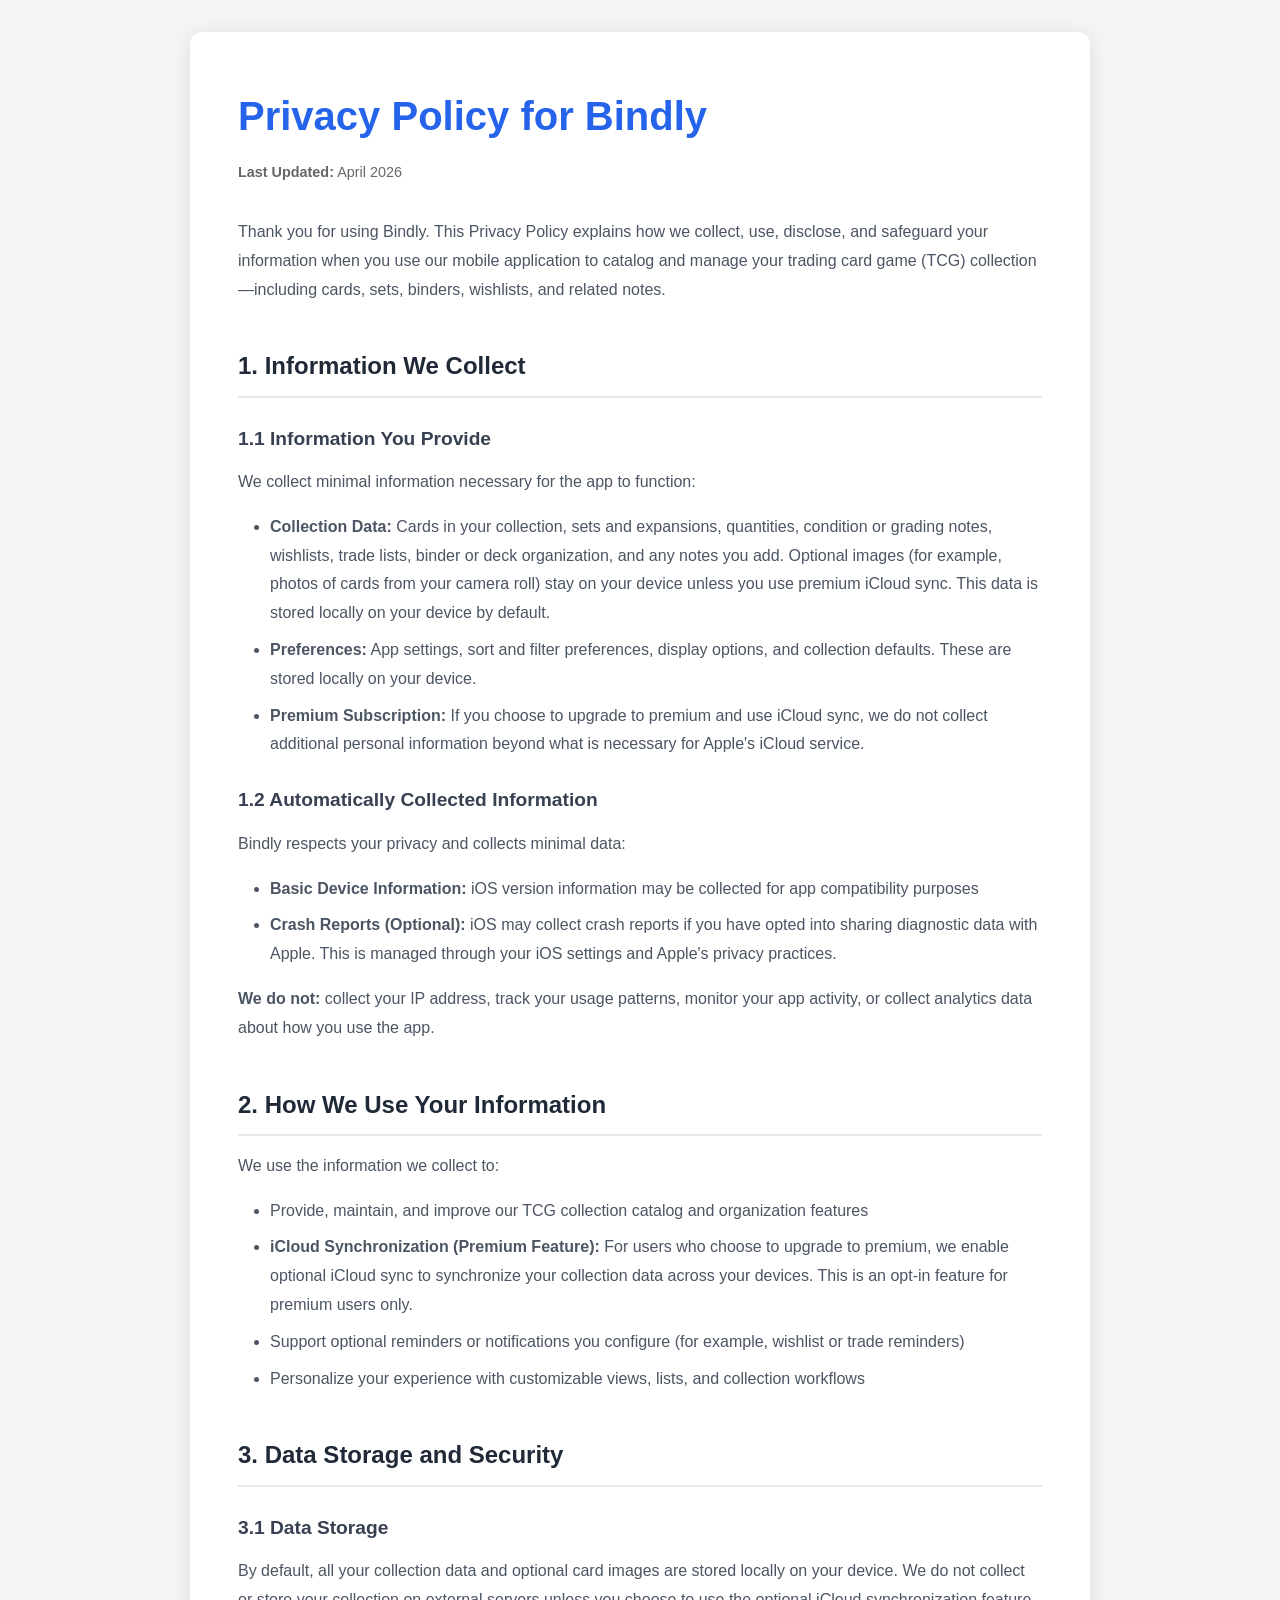
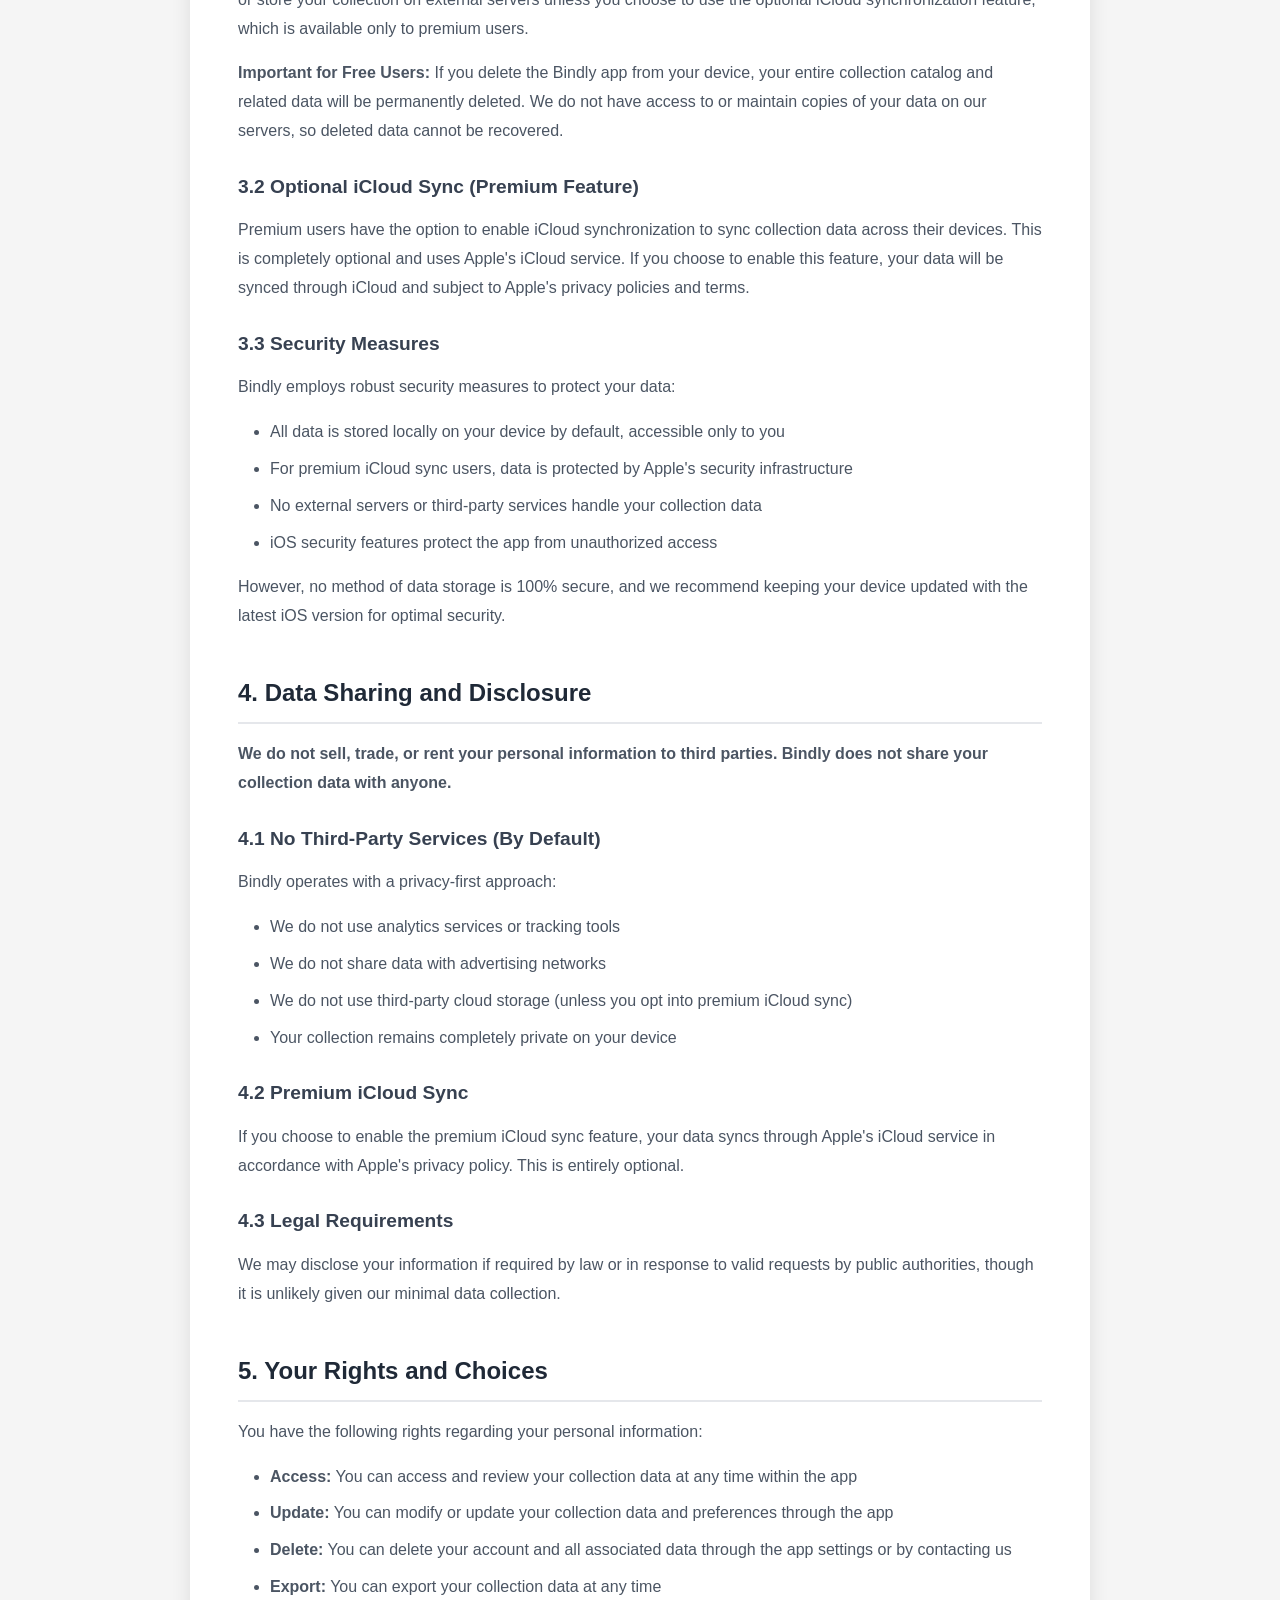
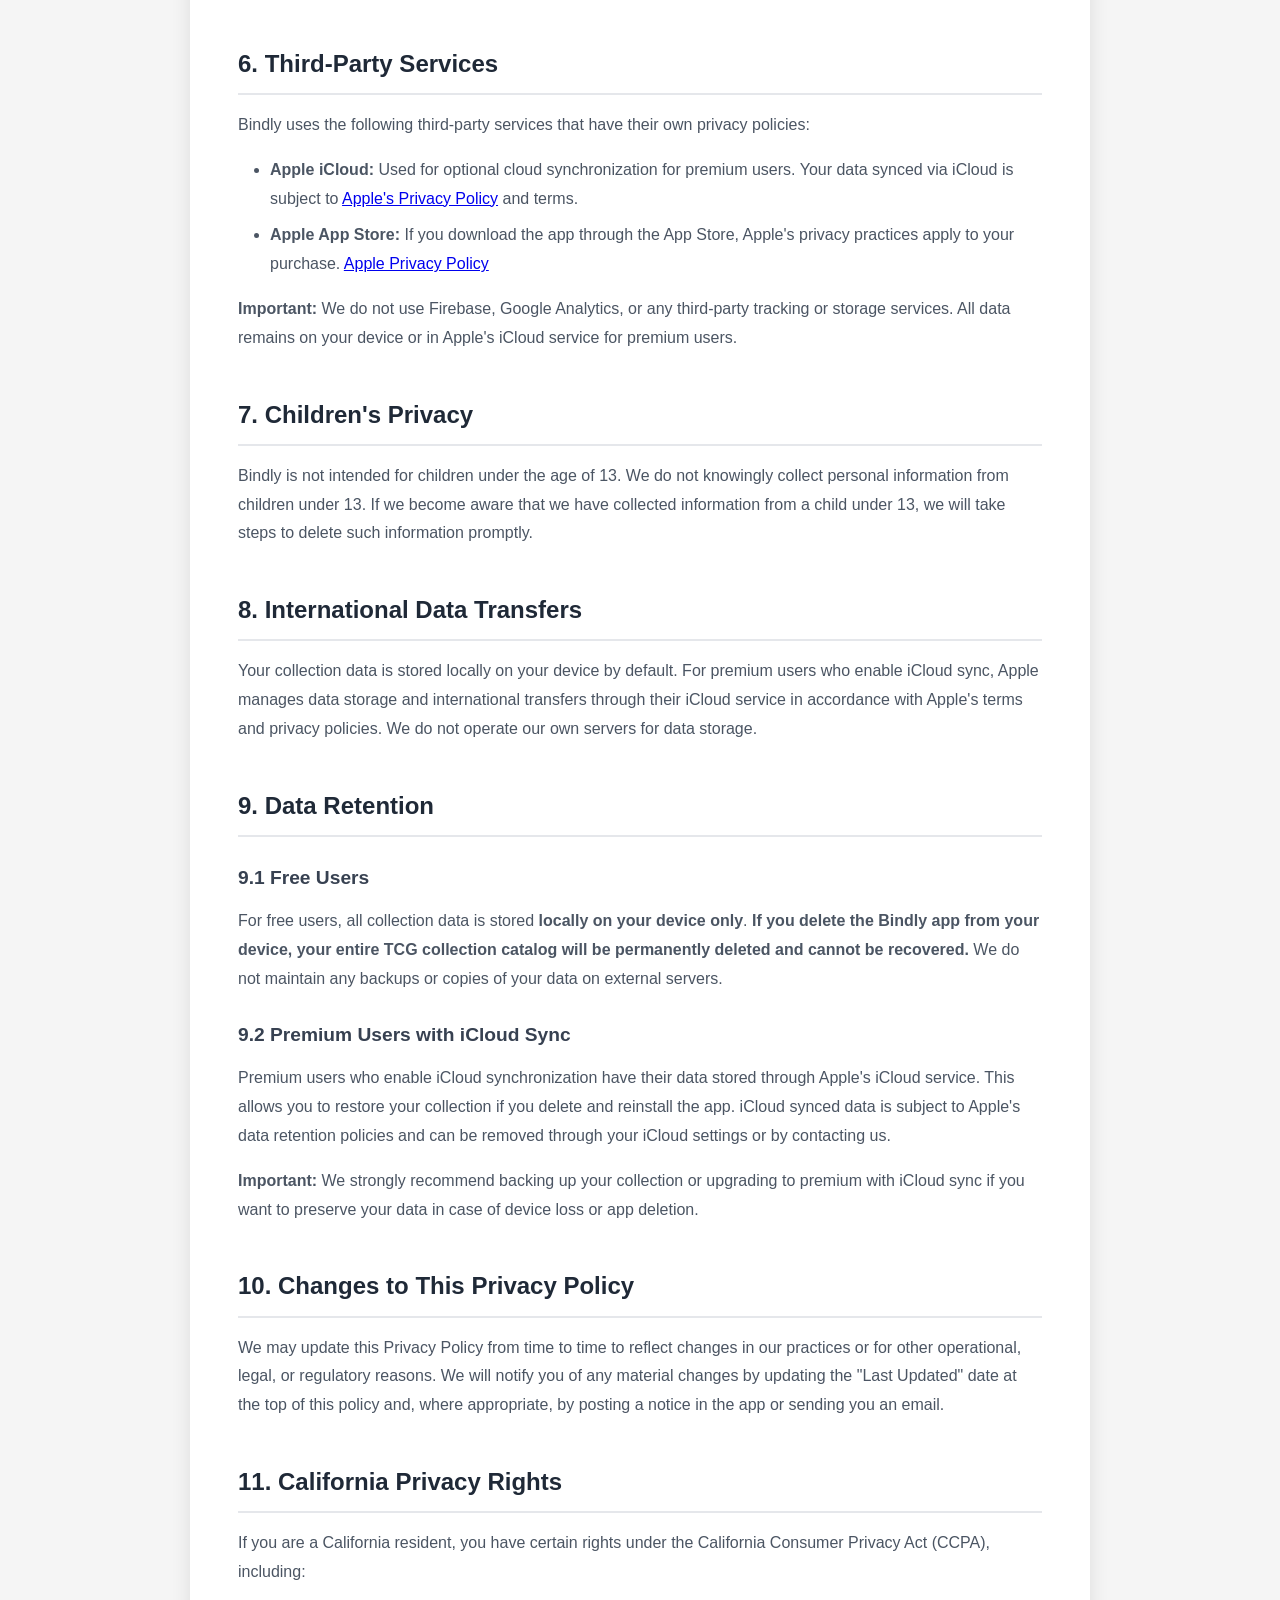
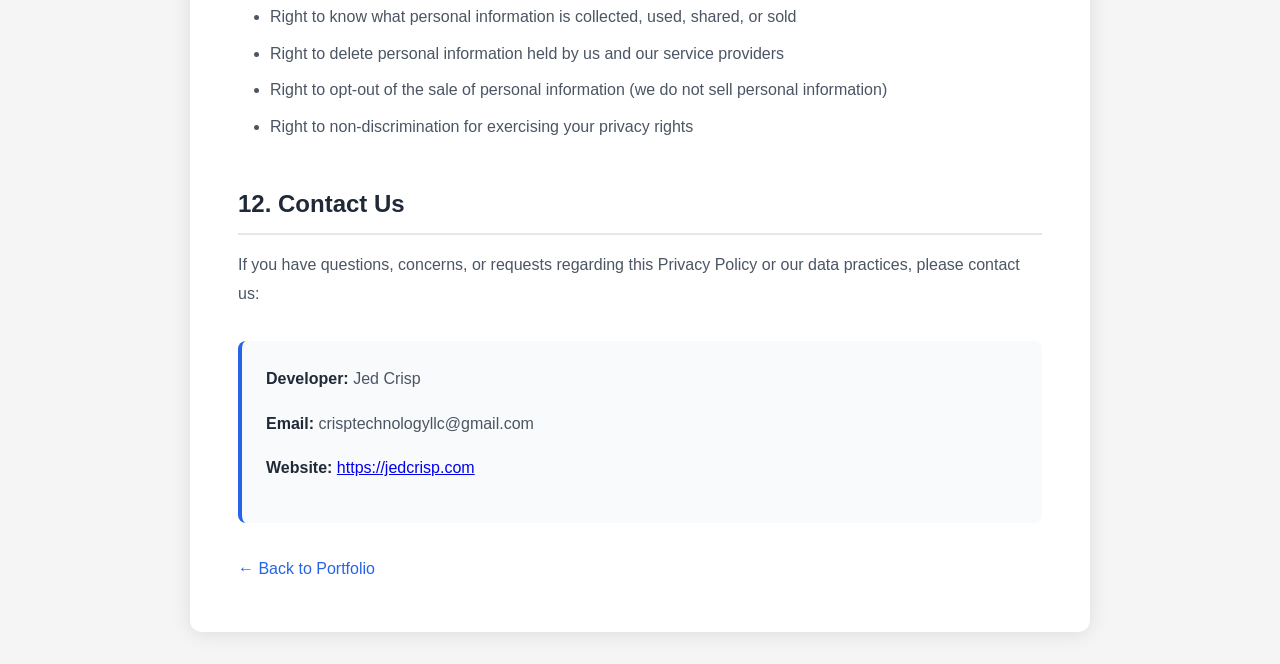
==== bindly-privacy-policy.html @ 814a082f "Add Bindly TCG collection app and privacy policy - App card in portfolio; config entry with Privacy " ====
<!DOCTYPE html>
<html lang="en">
<head>
    <meta charset="UTF-8">
    <meta name="viewport" content="width=device-width, initial-scale=1.0">
    <title>Bindly Privacy Policy</title>
    <style>
        * {
            margin: 0;
            padding: 0;
            box-sizing: border-box;
        }
        
        body {
            font-family: -apple-system, BlinkMacSystemFont, 'Segoe UI', Roboto, Oxygen, Ubuntu, Cantarell, sans-serif;
            line-height: 1.8;
            color: #333;
            background: #f5f5f5;
            padding: 2rem 1rem;
        }
        
        .container {
            max-width: 900px;
            margin: 0 auto;
            background: white;
            padding: 3rem;
            border-radius: 12px;
            box-shadow: 0 2px 20px rgba(0, 0, 0, 0.1);
        }
        
        h1 {
            color: #2563eb;
            margin-bottom: 0.5rem;
            font-size: 2.5rem;
        }
        
        .last-updated {
            color: #666;
            margin-bottom: 2rem;
            font-size: 0.9rem;
        }
        
        h2 {
            color: #1f2937;
            margin-top: 2.5rem;
            margin-bottom: 1rem;
            font-size: 1.5rem;
            border-bottom: 2px solid #e5e7eb;
            padding-bottom: 0.5rem;
        }
        
        h3 {
            color: #374151;
            margin-top: 1.5rem;
            margin-bottom: 0.75rem;
            font-size: 1.2rem;
        }
        
        p {
            margin-bottom: 1rem;
            color: #4b5563;
        }
        
        ul {
            margin-left: 2rem;
            margin-bottom: 1rem;
        }
        
        li {
            margin-bottom: 0.5rem;
            color: #4b5563;
        }
        
        .contact-info {
            background: #f9fafb;
            padding: 1.5rem;
            border-radius: 8px;
            margin-top: 2rem;
            border-left: 4px solid #2563eb;
        }
        
        .contact-info strong {
            color: #1f2937;
        }
        
        .back-link {
            display: inline-block;
            margin-top: 2rem;
            color: #2563eb;
            text-decoration: none;
            font-weight: 500;
        }
        
        .back-link:hover {
            text-decoration: underline;
        }
        
        @media (max-width: 768px) {
            .container {
                padding: 2rem 1.5rem;
            }
            
            h1 {
                font-size: 2rem;
            }
        }
    </style>
</head>
<body>
    <div class="container">
        <h1>Privacy Policy for Bindly</h1>
        <p class="last-updated"><strong>Last Updated:</strong> April 2026</p>

        <p>
            Thank you for using Bindly. This Privacy Policy explains how we collect, use, disclose, and safeguard your information when you use our mobile application to catalog and manage your trading card game (TCG) collection—including cards, sets, binders, wishlists, and related notes.
        </p>

        <h2>1. Information We Collect</h2>
        
        <h3>1.1 Information You Provide</h3>
        <p>
            We collect minimal information necessary for the app to function:
        </p>
        <ul>
            <li><strong>Collection Data:</strong> Cards in your collection, sets and expansions, quantities, condition or grading notes, wishlists, trade lists, binder or deck organization, and any notes you add. Optional images (for example, photos of cards from your camera roll) stay on your device unless you use premium iCloud sync. This data is stored locally on your device by default.</li>
            <li><strong>Preferences:</strong> App settings, sort and filter preferences, display options, and collection defaults. These are stored locally on your device.</li>
            <li><strong>Premium Subscription:</strong> If you choose to upgrade to premium and use iCloud sync, we do not collect additional personal information beyond what is necessary for Apple's iCloud service.</li>
        </ul>

        <h3>1.2 Automatically Collected Information</h3>
        <p>
            Bindly respects your privacy and collects minimal data:
        </p>
        <ul>
            <li><strong>Basic Device Information:</strong> iOS version information may be collected for app compatibility purposes</li>
            <li><strong>Crash Reports (Optional):</strong> iOS may collect crash reports if you have opted into sharing diagnostic data with Apple. This is managed through your iOS settings and Apple's privacy practices.</li>
        </ul>
        <p>
            <strong>We do not:</strong> collect your IP address, track your usage patterns, monitor your app activity, or collect analytics data about how you use the app.
        </p>

        <h2>2. How We Use Your Information</h2>
        
        <p>We use the information we collect to:</p>
        <ul>
            <li>Provide, maintain, and improve our TCG collection catalog and organization features</li>
            <li><strong>iCloud Synchronization (Premium Feature):</strong> For users who choose to upgrade to premium, we enable optional iCloud sync to synchronize your collection data across your devices. This is an opt-in feature for premium users only.</li>
            <li>Support optional reminders or notifications you configure (for example, wishlist or trade reminders)</li>
            <li>Personalize your experience with customizable views, lists, and collection workflows</li>
       
        </ul>

        <h2>3. Data Storage and Security</h2>
        
        <h3>3.1 Data Storage</h3>
        <p>
            By default, all your collection data and optional card images are stored locally on your device. We do not collect or store your collection on external servers unless you choose to use the optional iCloud synchronization feature, which is available only to premium users.
        </p>
        <p>
            <strong>Important for Free Users:</strong> If you delete the Bindly app from your device, your entire collection catalog and related data will be permanently deleted. We do not have access to or maintain copies of your data on our servers, so deleted data cannot be recovered.
        </p>
        
        <h3>3.2 Optional iCloud Sync (Premium Feature)</h3>
        <p>
            Premium users have the option to enable iCloud synchronization to sync collection data across their devices. This is completely optional and uses Apple's iCloud service. If you choose to enable this feature, your data will be synced through iCloud and subject to Apple's privacy policies and terms.
        </p>

        <h3>3.3 Security Measures</h3>
        <p>
            Bindly employs robust security measures to protect your data:
        </p>
        <ul>
            <li>All data is stored locally on your device by default, accessible only to you</li>
            <li>For premium iCloud sync users, data is protected by Apple's security infrastructure</li>
            <li>No external servers or third-party services handle your collection data</li>
            <li>iOS security features protect the app from unauthorized access</li>
        </ul>

        <p>
            However, no method of data storage is 100% secure, and we recommend keeping your device updated with the latest iOS version for optimal security.
        </p>

        <h2>4. Data Sharing and Disclosure</h2>
        
        <p><strong>We do not sell, trade, or rent your personal information to third parties. Bindly does not share your collection data with anyone.</strong></p>

        <h3>4.1 No Third-Party Services (By Default)</h3>
        <p>
            Bindly operates with a privacy-first approach:
        </p>
        <ul>
            <li>We do not use analytics services or tracking tools</li>
            <li>We do not share data with advertising networks</li>
            <li>We do not use third-party cloud storage (unless you opt into premium iCloud sync)</li>
            <li>Your collection remains completely private on your device</li>
        </ul>

        <h3>4.2 Premium iCloud Sync</h3>
        <p>
            If you choose to enable the premium iCloud sync feature, your data syncs through Apple's iCloud service in accordance with Apple's privacy policy. This is entirely optional.
        </p>

        <h3>4.3 Legal Requirements</h3>
        <p>
            We may disclose your information if required by law or in response to valid requests by public authorities, though it is unlikely given our minimal data collection.
        </p>

        <h2>5. Your Rights and Choices</h2>
        
        <p>You have the following rights regarding your personal information:</p>
        <ul>
            <li><strong>Access:</strong> You can access and review your collection data at any time within the app</li>
            <li><strong>Update:</strong> You can modify or update your collection data and preferences through the app</li>
            <li><strong>Delete:</strong> You can delete your account and all associated data through the app settings or by contacting us</li>
            <li><strong>Export:</strong> You can export your collection data at any time</li>
        </ul>

        <h2>6. Third-Party Services</h2>
        
        <p>
            Bindly uses the following third-party services that have their own privacy policies:
        </p>
        <ul>
            <li><strong>Apple iCloud:</strong> Used for optional cloud synchronization for premium users. Your data synced via iCloud is subject to <a href="https://www.apple.com/privacy/" target="_blank">Apple's Privacy Policy</a> and terms.</li>
            <li><strong>Apple App Store:</strong> If you download the app through the App Store, Apple's privacy practices apply to your purchase. <a href="https://www.apple.com/privacy/" target="_blank">Apple Privacy Policy</a></li>
        </ul>
        
        <p><strong>Important:</strong> We do not use Firebase, Google Analytics, or any third-party tracking or storage services. All data remains on your device or in Apple's iCloud service for premium users.</p>

        <h2>7. Children's Privacy</h2>
        
        <p>
            Bindly is not intended for children under the age of 13. We do not knowingly collect personal information from children under 13. If we become aware that we have collected information from a child under 13, we will take steps to delete such information promptly.
        </p>

        <h2>8. International Data Transfers</h2>
        
        <p>
            Your collection data is stored locally on your device by default. For premium users who enable iCloud sync, Apple manages data storage and international transfers through their iCloud service in accordance with Apple's terms and privacy policies. We do not operate our own servers for data storage.
        </p>

        <h2>9. Data Retention</h2>
        
        <h3>9.1 Free Users</h3>
        <p>
            For free users, all collection data is stored <strong>locally on your device only</strong>. <strong>If you delete the Bindly app from your device, your entire TCG collection catalog will be permanently deleted and cannot be recovered.</strong> We do not maintain any backups or copies of your data on external servers.
        </p>
        
        <h3>9.2 Premium Users with iCloud Sync</h3>
        <p>
            Premium users who enable iCloud synchronization have their data stored through Apple's iCloud service. This allows you to restore your collection if you delete and reinstall the app. iCloud synced data is subject to Apple's data retention policies and can be removed through your iCloud settings or by contacting us.
        </p>
        
        <p>
            <strong>Important:</strong> We strongly recommend backing up your collection or upgrading to premium with iCloud sync if you want to preserve your data in case of device loss or app deletion.
        </p>

        <h2>10. Changes to This Privacy Policy</h2>
        
        <p>
            We may update this Privacy Policy from time to time to reflect changes in our practices or for other operational, legal, or regulatory reasons. We will notify you of any material changes by updating the "Last Updated" date at the top of this policy and, where appropriate, by posting a notice in the app or sending you an email.
        </p>

        <h2>11. California Privacy Rights</h2>
        
        <p>
            If you are a California resident, you have certain rights under the California Consumer Privacy Act (CCPA), including:
        </p>
        <ul>
            <li>Right to know what personal information is collected, used, shared, or sold</li>
            <li>Right to delete personal information held by us and our service providers</li>
            <li>Right to opt-out of the sale of personal information (we do not sell personal information)</li>
            <li>Right to non-discrimination for exercising your privacy rights</li>
        </ul>

        <h2>12. Contact Us</h2>
        
        <p>
            If you have questions, concerns, or requests regarding this Privacy Policy or our data practices, please contact us:
        </p>
        
        <div class="contact-info">
            <p><strong>Developer:</strong> Jed Crisp</p>
            <p><strong>Email:</strong> crisptechnologyllc@gmail.com</p>
            <p><strong>Website:</strong> <a href="https://jedcrisp.com">https://jedcrisp.com</a></p>
        </div>

        <a href="index.html" class="back-link">← Back to Portfolio</a>
    </div>
</body>
</html>
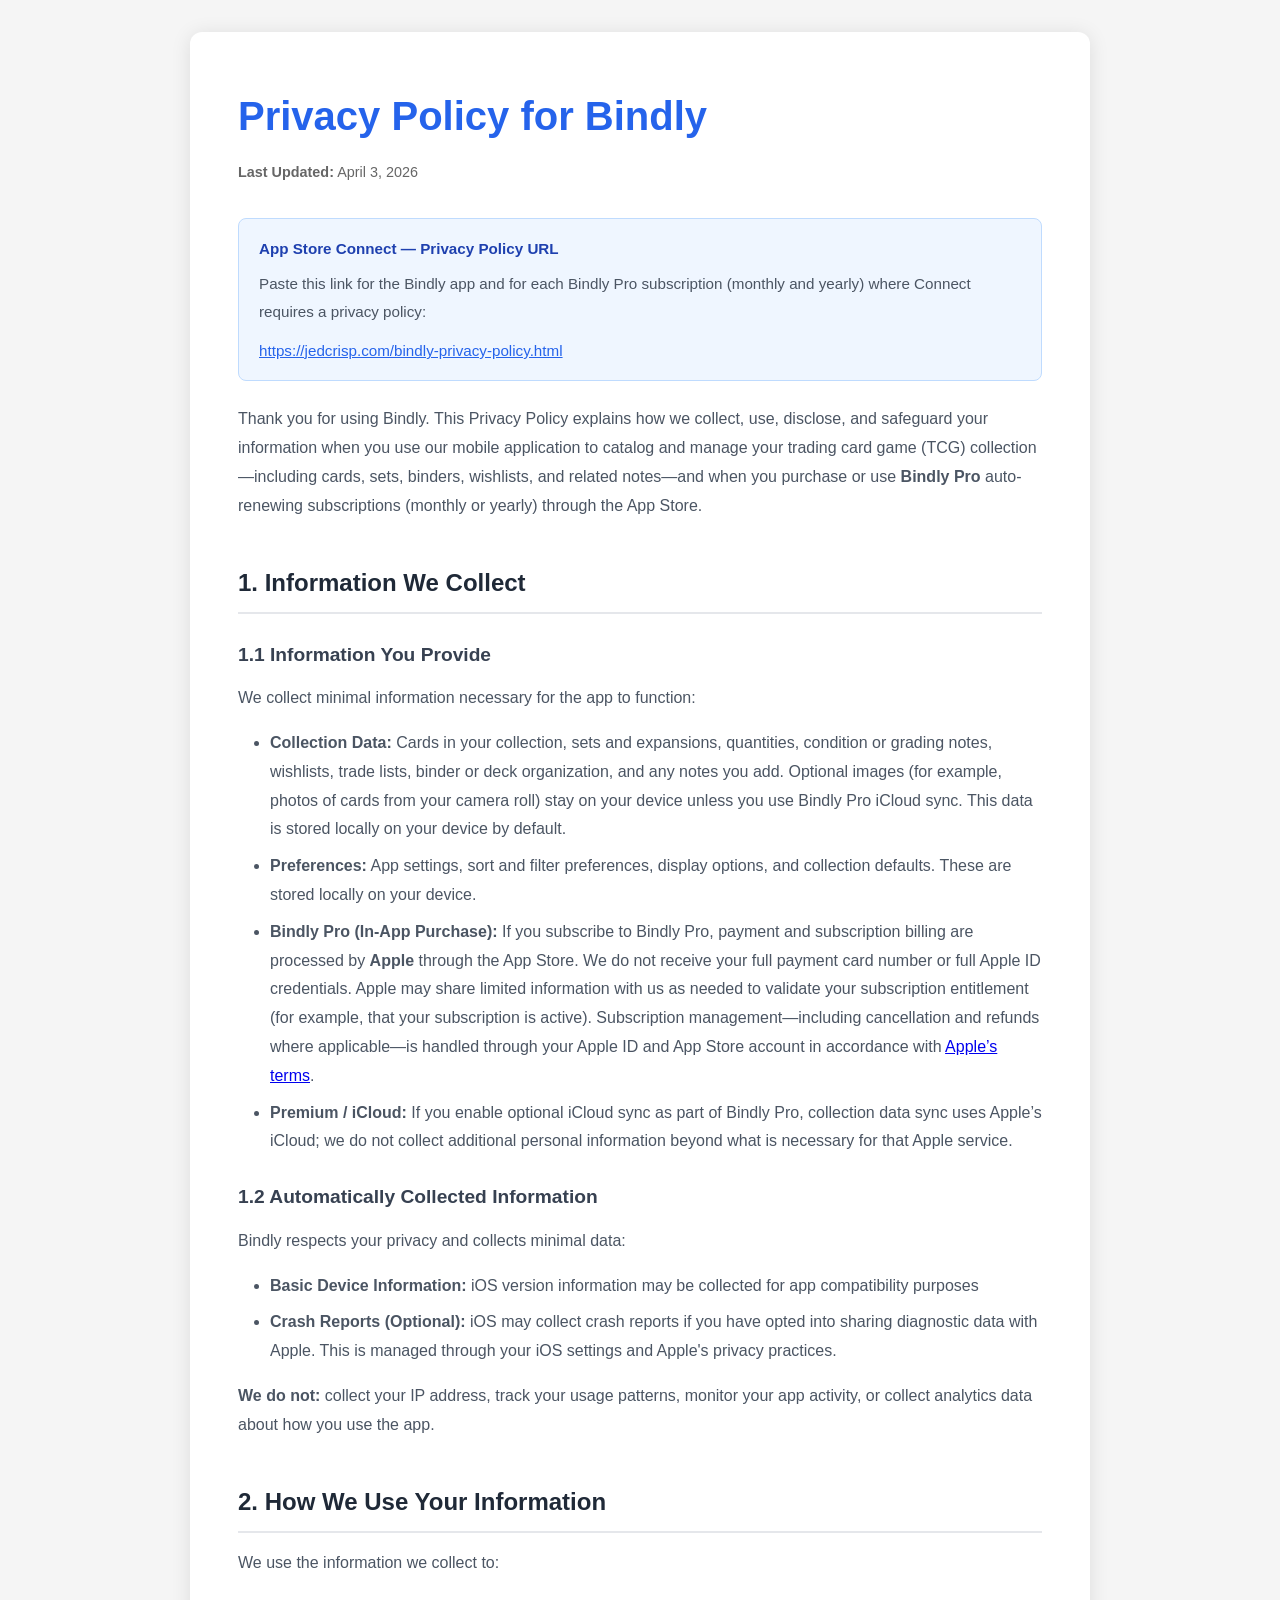
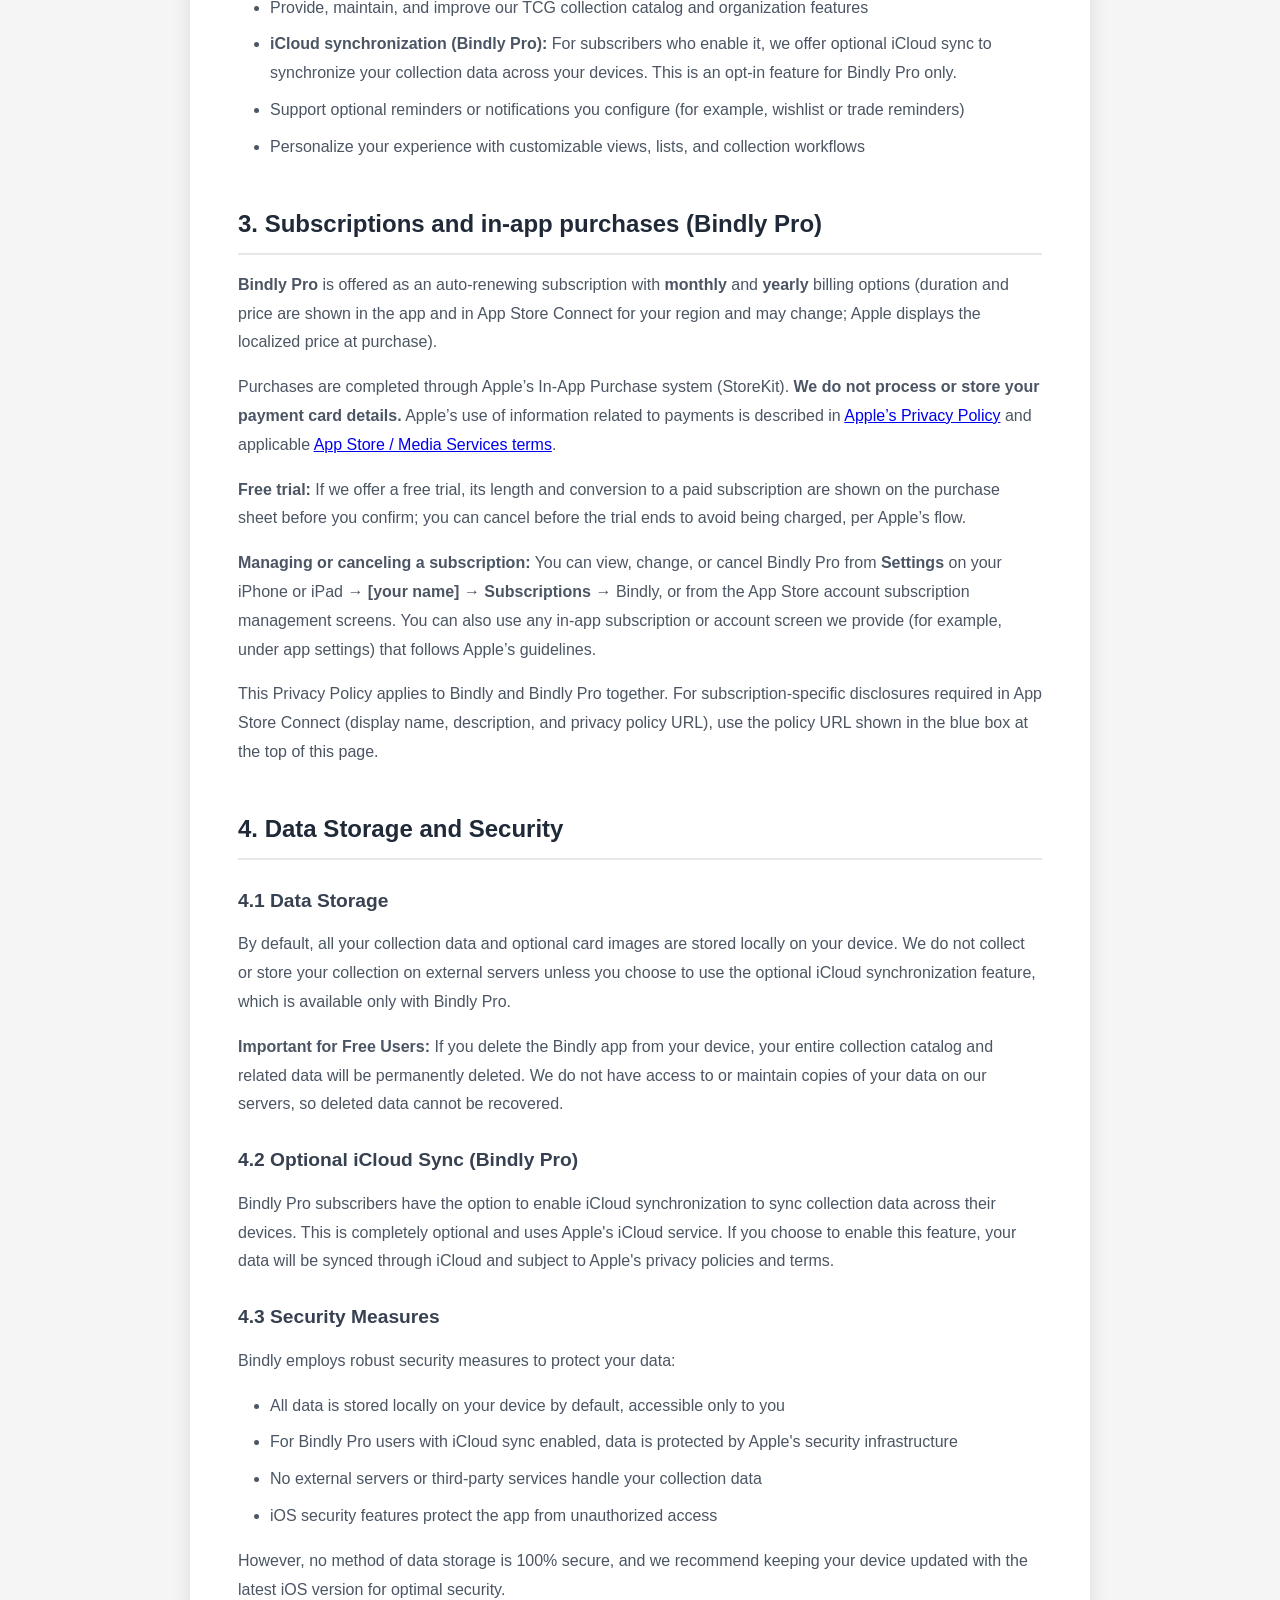
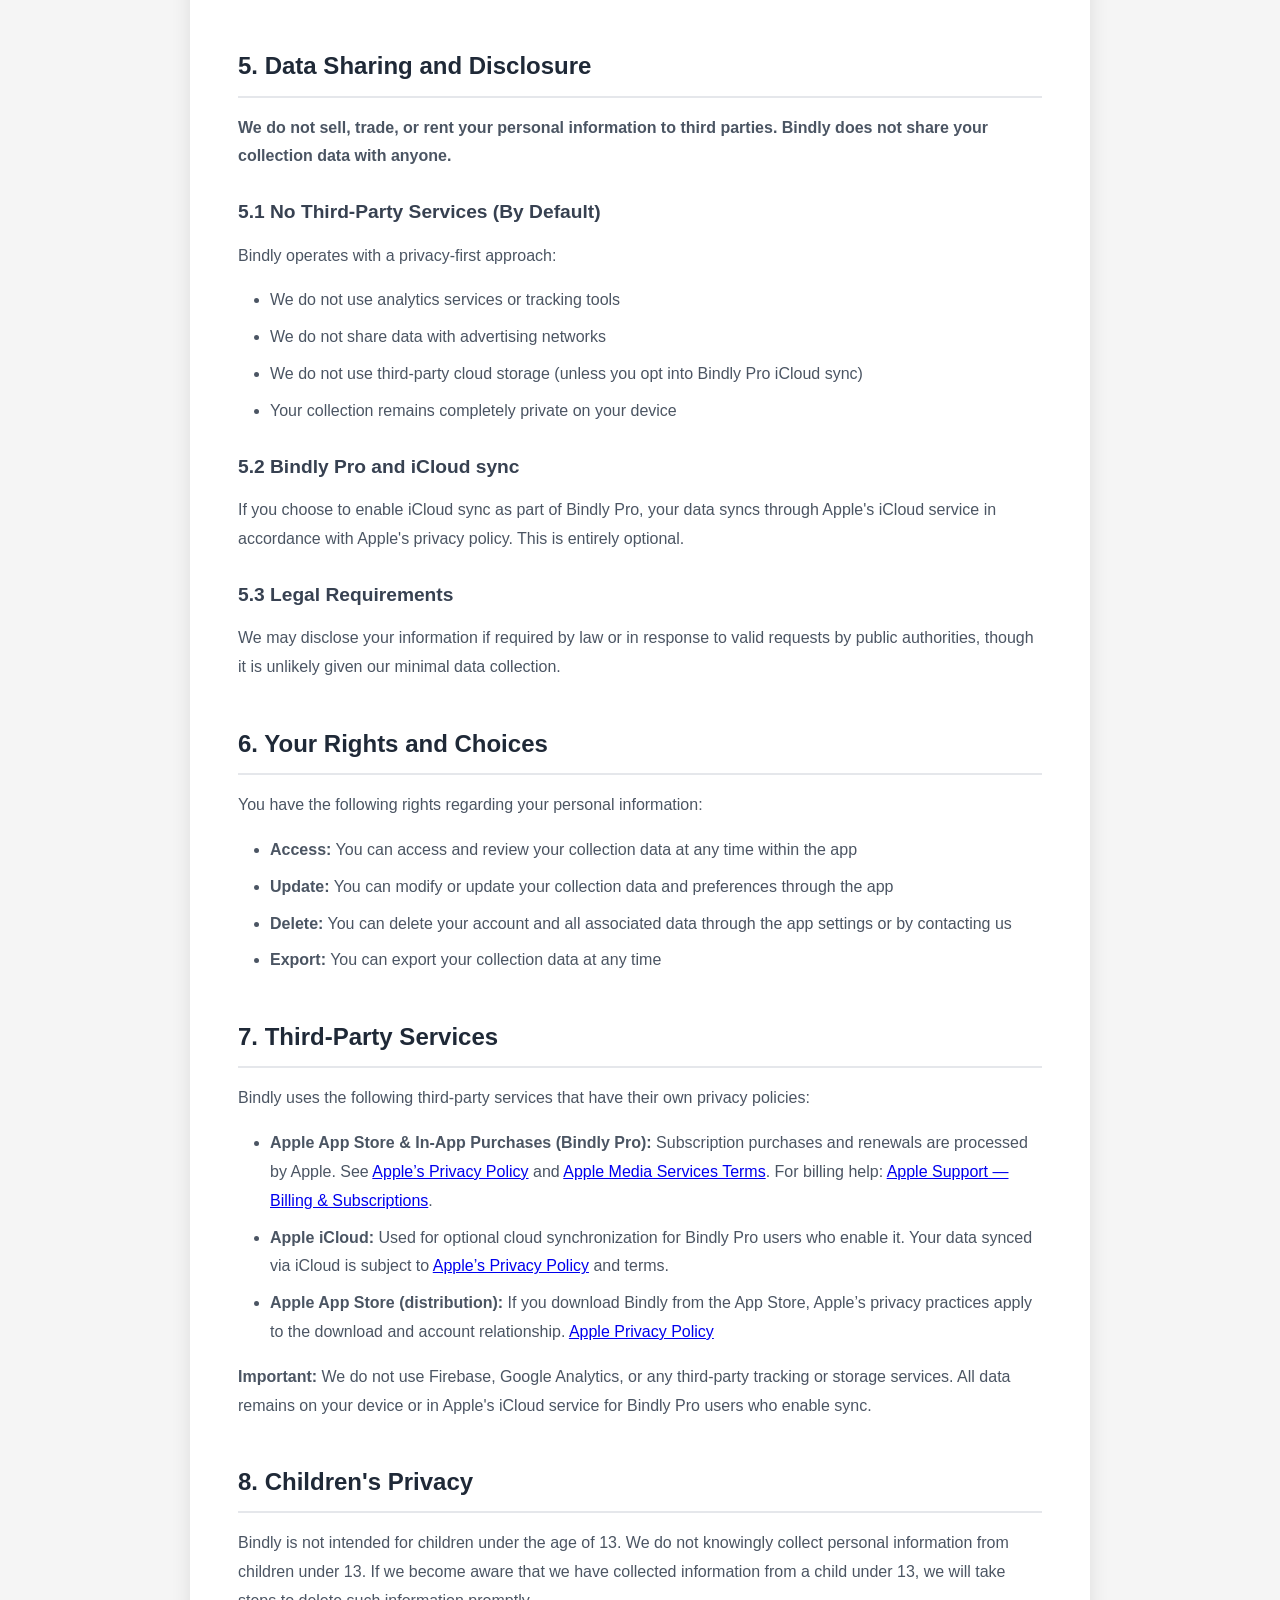
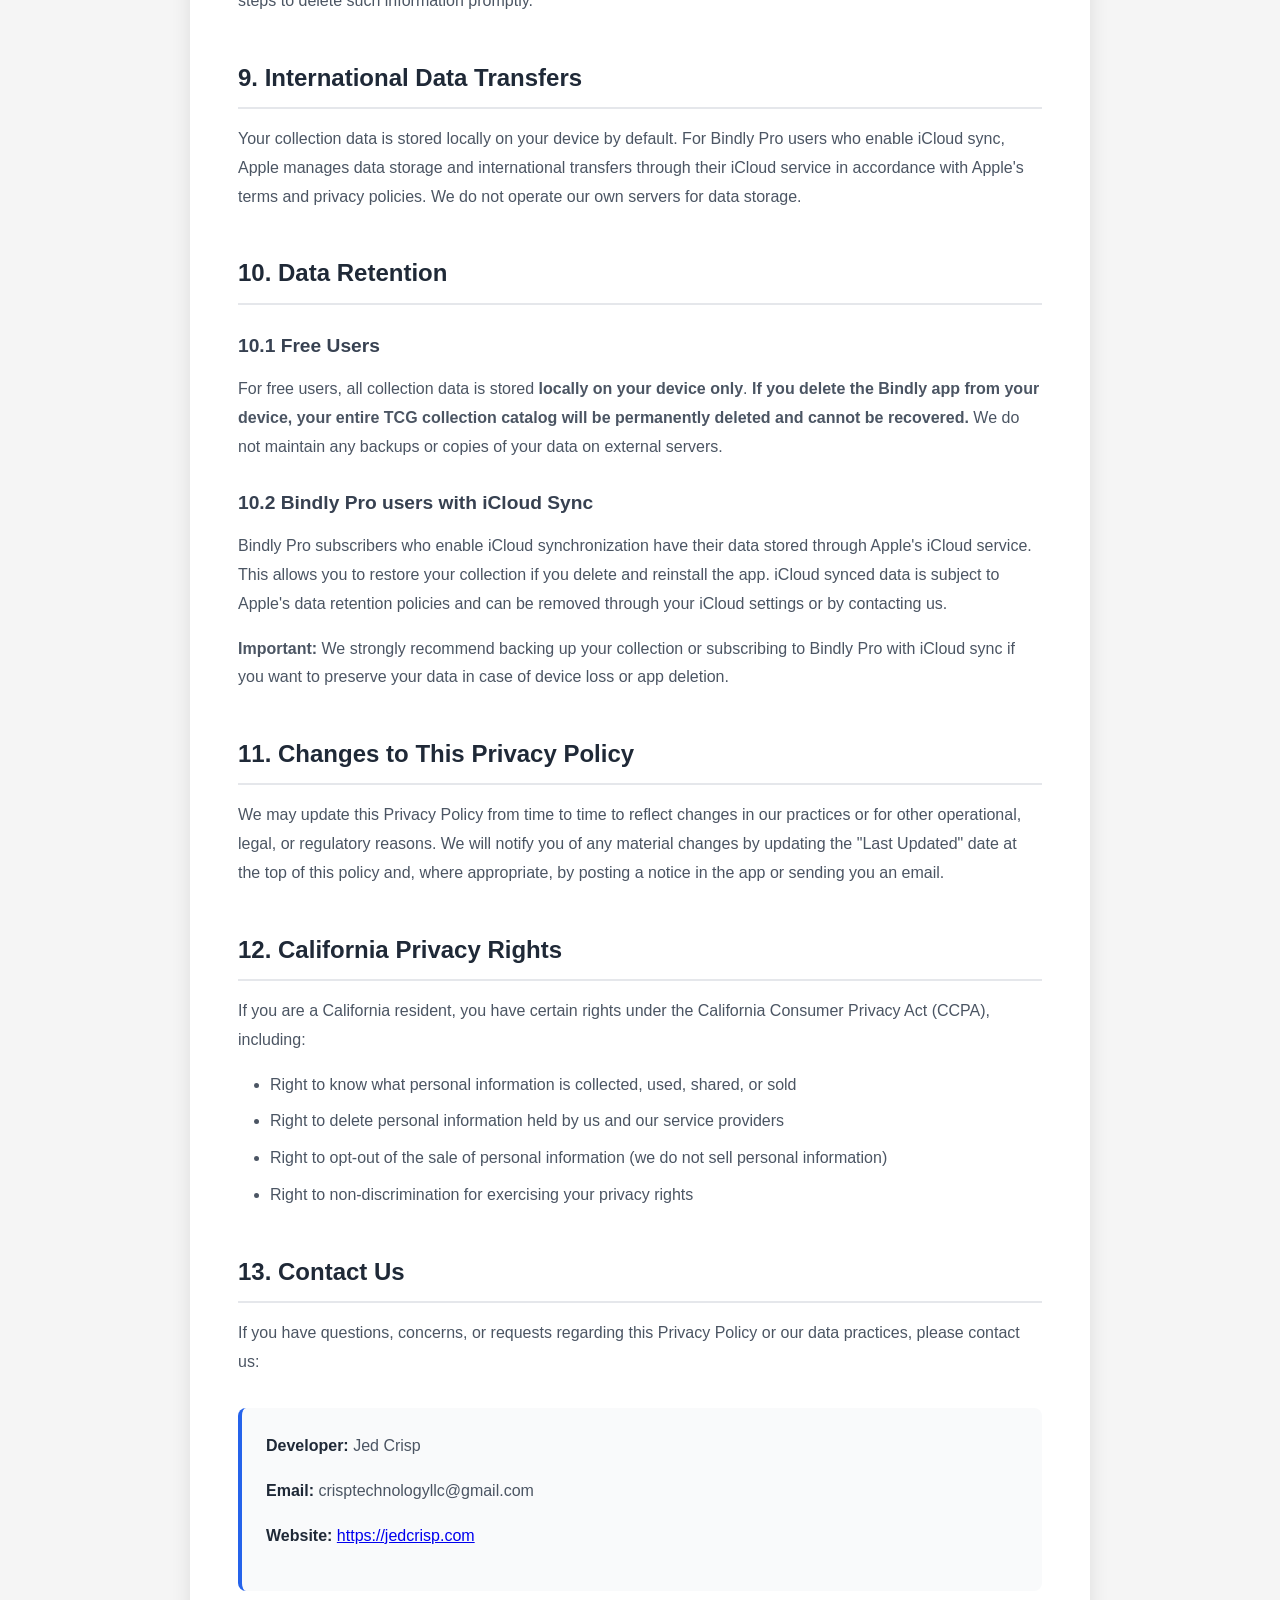
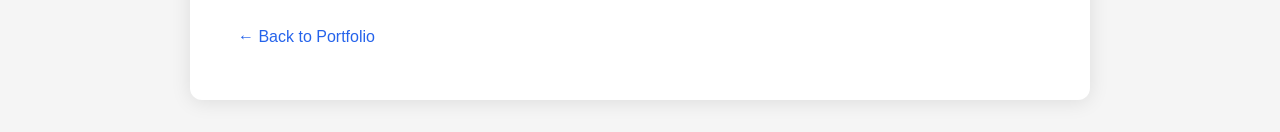
==== commit 3d2e43e6: "Expand Bindly privacy policy for Bindly Pro and App Store Connect - Connect URL callout, canonical m" ====
--- a/bindly-privacy-policy.html
+++ b/bindly-privacy-policy.html
@@ -3,6 +3,8 @@
 <head>
     <meta charset="UTF-8">
     <meta name="viewport" content="width=device-width, initial-scale=1.0">
+    <meta name="description" content="Privacy Policy for Bindly and Bindly Pro (monthly and yearly) subscriptions. Use this URL in App Store Connect for the app and subscription groups.">
+    <link rel="canonical" href="https://jedcrisp.com/bindly-privacy-policy.html">
     <title>Bindly Privacy Policy</title>
     <style>
         * {
@@ -93,6 +95,25 @@
         
         .back-link:hover {
             text-decoration: underline;
+        }
+
+        .connect-note {
+            background: #eff6ff;
+            border: 1px solid #bfdbfe;
+            border-radius: 8px;
+            padding: 1rem 1.25rem;
+            margin-bottom: 1.5rem;
+            font-size: 0.95rem;
+            color: #1e3a5f;
+        }
+
+        .connect-note strong {
+            color: #1e40af;
+        }
+
+        .connect-note a {
+            color: #2563eb;
+            word-break: break-all;
         }
         
         @media (max-width: 768px) {
@@ -109,10 +130,16 @@
 <body>
     <div class="container">
         <h1>Privacy Policy for Bindly</h1>
-        <p class="last-updated"><strong>Last Updated:</strong> April 2026</p>
-
-        <p>
-            Thank you for using Bindly. This Privacy Policy explains how we collect, use, disclose, and safeguard your information when you use our mobile application to catalog and manage your trading card game (TCG) collection—including cards, sets, binders, wishlists, and related notes.
+        <p class="last-updated"><strong>Last Updated:</strong> April 3, 2026</p>
+
+        <div class="connect-note">
+            <p style="margin-bottom: 0.5rem;"><strong>App Store Connect — Privacy Policy URL</strong></p>
+            <p style="margin-bottom: 0;">Paste this link for the Bindly app and for each Bindly Pro subscription (monthly and yearly) where Connect requires a privacy policy:</p>
+            <p style="margin-bottom: 0; margin-top: 0.75rem;"><a href="https://jedcrisp.com/bindly-privacy-policy.html">https://jedcrisp.com/bindly-privacy-policy.html</a></p>
+        </div>
+
+        <p>
+            Thank you for using Bindly. This Privacy Policy explains how we collect, use, disclose, and safeguard your information when you use our mobile application to catalog and manage your trading card game (TCG) collection—including cards, sets, binders, wishlists, and related notes—and when you purchase or use <strong>Bindly Pro</strong> auto-renewing subscriptions (monthly or yearly) through the App Store.
         </p>
 
         <h2>1. Information We Collect</h2>
@@ -122,9 +149,10 @@
             We collect minimal information necessary for the app to function:
         </p>
         <ul>
-            <li><strong>Collection Data:</strong> Cards in your collection, sets and expansions, quantities, condition or grading notes, wishlists, trade lists, binder or deck organization, and any notes you add. Optional images (for example, photos of cards from your camera roll) stay on your device unless you use premium iCloud sync. This data is stored locally on your device by default.</li>
+            <li><strong>Collection Data:</strong> Cards in your collection, sets and expansions, quantities, condition or grading notes, wishlists, trade lists, binder or deck organization, and any notes you add. Optional images (for example, photos of cards from your camera roll) stay on your device unless you use Bindly Pro iCloud sync. This data is stored locally on your device by default.</li>
             <li><strong>Preferences:</strong> App settings, sort and filter preferences, display options, and collection defaults. These are stored locally on your device.</li>
-            <li><strong>Premium Subscription:</strong> If you choose to upgrade to premium and use iCloud sync, we do not collect additional personal information beyond what is necessary for Apple's iCloud service.</li>
+            <li><strong>Bindly Pro (In-App Purchase):</strong> If you subscribe to Bindly Pro, payment and subscription billing are processed by <strong>Apple</strong> through the App Store. We do not receive your full payment card number or full Apple ID credentials. Apple may share limited information with us as needed to validate your subscription entitlement (for example, that your subscription is active). Subscription management—including cancellation and refunds where applicable—is handled through your Apple ID and App Store account in accordance with <a href="https://www.apple.com/legal/internet-services/itunes/" target="_blank" rel="noopener noreferrer">Apple’s terms</a>.</li>
+            <li><strong>Premium / iCloud:</strong> If you enable optional iCloud sync as part of Bindly Pro, collection data sync uses Apple’s iCloud; we do not collect additional personal information beyond what is necessary for that Apple service.</li>
         </ul>
 
         <h3>1.2 Automatically Collected Information</h3>
@@ -144,34 +172,52 @@
         <p>We use the information we collect to:</p>
         <ul>
             <li>Provide, maintain, and improve our TCG collection catalog and organization features</li>
-            <li><strong>iCloud Synchronization (Premium Feature):</strong> For users who choose to upgrade to premium, we enable optional iCloud sync to synchronize your collection data across your devices. This is an opt-in feature for premium users only.</li>
+            <li><strong>iCloud synchronization (Bindly Pro):</strong> For subscribers who enable it, we offer optional iCloud sync to synchronize your collection data across your devices. This is an opt-in feature for Bindly Pro only.</li>
             <li>Support optional reminders or notifications you configure (for example, wishlist or trade reminders)</li>
             <li>Personalize your experience with customizable views, lists, and collection workflows</li>
        
         </ul>
 
-        <h2>3. Data Storage and Security</h2>
-        
-        <h3>3.1 Data Storage</h3>
-        <p>
-            By default, all your collection data and optional card images are stored locally on your device. We do not collect or store your collection on external servers unless you choose to use the optional iCloud synchronization feature, which is available only to premium users.
+        <h2>3. Subscriptions and in-app purchases (Bindly Pro)</h2>
+
+        <p>
+            <strong>Bindly Pro</strong> is offered as an auto-renewing subscription with <strong>monthly</strong> and <strong>yearly</strong> billing options (duration and price are shown in the app and in App Store Connect for your region and may change; Apple displays the localized price at purchase).
+        </p>
+        <p>
+            Purchases are completed through Apple’s In-App Purchase system (StoreKit). <strong>We do not process or store your payment card details.</strong> Apple’s use of information related to payments is described in <a href="https://www.apple.com/privacy/" target="_blank" rel="noopener noreferrer">Apple’s Privacy Policy</a> and applicable <a href="https://www.apple.com/legal/internet-services/itunes/" target="_blank" rel="noopener noreferrer">App Store / Media Services terms</a>.
+        </p>
+        <p>
+            <strong>Free trial:</strong> If we offer a free trial, its length and conversion to a paid subscription are shown on the purchase sheet before you confirm; you can cancel before the trial ends to avoid being charged, per Apple’s flow.
+        </p>
+        <p>
+            <strong>Managing or canceling a subscription:</strong> You can view, change, or cancel Bindly Pro from <strong>Settings</strong> on your iPhone or iPad → <strong>[your name]</strong> → <strong>Subscriptions</strong> → Bindly, or from the App Store account subscription management screens. You can also use any in-app subscription or account screen we provide (for example, under app settings) that follows Apple’s guidelines.
+        </p>
+        <p>
+            This Privacy Policy applies to Bindly and Bindly Pro together. For subscription-specific disclosures required in App Store Connect (display name, description, and privacy policy URL), use the policy URL shown in the blue box at the top of this page.
+        </p>
+
+        <h2>4. Data Storage and Security</h2>
+        
+        <h3>4.1 Data Storage</h3>
+        <p>
+            By default, all your collection data and optional card images are stored locally on your device. We do not collect or store your collection on external servers unless you choose to use the optional iCloud synchronization feature, which is available only with Bindly Pro.
         </p>
         <p>
             <strong>Important for Free Users:</strong> If you delete the Bindly app from your device, your entire collection catalog and related data will be permanently deleted. We do not have access to or maintain copies of your data on our servers, so deleted data cannot be recovered.
         </p>
         
-        <h3>3.2 Optional iCloud Sync (Premium Feature)</h3>
-        <p>
-            Premium users have the option to enable iCloud synchronization to sync collection data across their devices. This is completely optional and uses Apple's iCloud service. If you choose to enable this feature, your data will be synced through iCloud and subject to Apple's privacy policies and terms.
-        </p>
-
-        <h3>3.3 Security Measures</h3>
+        <h3>4.2 Optional iCloud Sync (Bindly Pro)</h3>
+        <p>
+            Bindly Pro subscribers have the option to enable iCloud synchronization to sync collection data across their devices. This is completely optional and uses Apple's iCloud service. If you choose to enable this feature, your data will be synced through iCloud and subject to Apple's privacy policies and terms.
+        </p>
+
+        <h3>4.3 Security Measures</h3>
         <p>
             Bindly employs robust security measures to protect your data:
         </p>
         <ul>
             <li>All data is stored locally on your device by default, accessible only to you</li>
-            <li>For premium iCloud sync users, data is protected by Apple's security infrastructure</li>
+            <li>For Bindly Pro users with iCloud sync enabled, data is protected by Apple's security infrastructure</li>
             <li>No external servers or third-party services handle your collection data</li>
             <li>iOS security features protect the app from unauthorized access</li>
         </ul>
@@ -180,32 +226,32 @@
             However, no method of data storage is 100% secure, and we recommend keeping your device updated with the latest iOS version for optimal security.
         </p>
 
-        <h2>4. Data Sharing and Disclosure</h2>
+        <h2>5. Data Sharing and Disclosure</h2>
         
         <p><strong>We do not sell, trade, or rent your personal information to third parties. Bindly does not share your collection data with anyone.</strong></p>
 
-        <h3>4.1 No Third-Party Services (By Default)</h3>
+        <h3>5.1 No Third-Party Services (By Default)</h3>
         <p>
             Bindly operates with a privacy-first approach:
         </p>
         <ul>
             <li>We do not use analytics services or tracking tools</li>
             <li>We do not share data with advertising networks</li>
-            <li>We do not use third-party cloud storage (unless you opt into premium iCloud sync)</li>
+            <li>We do not use third-party cloud storage (unless you opt into Bindly Pro iCloud sync)</li>
             <li>Your collection remains completely private on your device</li>
         </ul>
 
-        <h3>4.2 Premium iCloud Sync</h3>
-        <p>
-            If you choose to enable the premium iCloud sync feature, your data syncs through Apple's iCloud service in accordance with Apple's privacy policy. This is entirely optional.
-        </p>
-
-        <h3>4.3 Legal Requirements</h3>
+        <h3>5.2 Bindly Pro and iCloud sync</h3>
+        <p>
+            If you choose to enable iCloud sync as part of Bindly Pro, your data syncs through Apple's iCloud service in accordance with Apple's privacy policy. This is entirely optional.
+        </p>
+
+        <h3>5.3 Legal Requirements</h3>
         <p>
             We may disclose your information if required by law or in response to valid requests by public authorities, though it is unlikely given our minimal data collection.
         </p>
 
-        <h2>5. Your Rights and Choices</h2>
+        <h2>6. Your Rights and Choices</h2>
         
         <p>You have the following rights regarding your personal information:</p>
         <ul>
@@ -215,53 +261,54 @@
             <li><strong>Export:</strong> You can export your collection data at any time</li>
         </ul>
 
-        <h2>6. Third-Party Services</h2>
+        <h2>7. Third-Party Services</h2>
         
         <p>
             Bindly uses the following third-party services that have their own privacy policies:
         </p>
         <ul>
-            <li><strong>Apple iCloud:</strong> Used for optional cloud synchronization for premium users. Your data synced via iCloud is subject to <a href="https://www.apple.com/privacy/" target="_blank">Apple's Privacy Policy</a> and terms.</li>
-            <li><strong>Apple App Store:</strong> If you download the app through the App Store, Apple's privacy practices apply to your purchase. <a href="https://www.apple.com/privacy/" target="_blank">Apple Privacy Policy</a></li>
-        </ul>
-        
-        <p><strong>Important:</strong> We do not use Firebase, Google Analytics, or any third-party tracking or storage services. All data remains on your device or in Apple's iCloud service for premium users.</p>
-
-        <h2>7. Children's Privacy</h2>
+            <li><strong>Apple App Store &amp; In-App Purchases (Bindly Pro):</strong> Subscription purchases and renewals are processed by Apple. See <a href="https://www.apple.com/privacy/" target="_blank" rel="noopener noreferrer">Apple’s Privacy Policy</a> and <a href="https://www.apple.com/legal/internet-services/itunes/" target="_blank" rel="noopener noreferrer">Apple Media Services Terms</a>. For billing help: <a href="https://support.apple.com/billing" target="_blank" rel="noopener noreferrer">Apple Support — Billing &amp; Subscriptions</a>.</li>
+            <li><strong>Apple iCloud:</strong> Used for optional cloud synchronization for Bindly Pro users who enable it. Your data synced via iCloud is subject to <a href="https://www.apple.com/privacy/" target="_blank" rel="noopener noreferrer">Apple’s Privacy Policy</a> and terms.</li>
+            <li><strong>Apple App Store (distribution):</strong> If you download Bindly from the App Store, Apple’s privacy practices apply to the download and account relationship. <a href="https://www.apple.com/privacy/" target="_blank" rel="noopener noreferrer">Apple Privacy Policy</a></li>
+        </ul>
+        
+        <p><strong>Important:</strong> We do not use Firebase, Google Analytics, or any third-party tracking or storage services. All data remains on your device or in Apple's iCloud service for Bindly Pro users who enable sync.</p>
+
+        <h2>8. Children's Privacy</h2>
         
         <p>
             Bindly is not intended for children under the age of 13. We do not knowingly collect personal information from children under 13. If we become aware that we have collected information from a child under 13, we will take steps to delete such information promptly.
         </p>
 
-        <h2>8. International Data Transfers</h2>
-        
-        <p>
-            Your collection data is stored locally on your device by default. For premium users who enable iCloud sync, Apple manages data storage and international transfers through their iCloud service in accordance with Apple's terms and privacy policies. We do not operate our own servers for data storage.
-        </p>
-
-        <h2>9. Data Retention</h2>
-        
-        <h3>9.1 Free Users</h3>
+        <h2>9. International Data Transfers</h2>
+        
+        <p>
+            Your collection data is stored locally on your device by default. For Bindly Pro users who enable iCloud sync, Apple manages data storage and international transfers through their iCloud service in accordance with Apple's terms and privacy policies. We do not operate our own servers for data storage.
+        </p>
+
+        <h2>10. Data Retention</h2>
+        
+        <h3>10.1 Free Users</h3>
         <p>
             For free users, all collection data is stored <strong>locally on your device only</strong>. <strong>If you delete the Bindly app from your device, your entire TCG collection catalog will be permanently deleted and cannot be recovered.</strong> We do not maintain any backups or copies of your data on external servers.
         </p>
         
-        <h3>9.2 Premium Users with iCloud Sync</h3>
-        <p>
-            Premium users who enable iCloud synchronization have their data stored through Apple's iCloud service. This allows you to restore your collection if you delete and reinstall the app. iCloud synced data is subject to Apple's data retention policies and can be removed through your iCloud settings or by contacting us.
-        </p>
-        
-        <p>
-            <strong>Important:</strong> We strongly recommend backing up your collection or upgrading to premium with iCloud sync if you want to preserve your data in case of device loss or app deletion.
-        </p>
-
-        <h2>10. Changes to This Privacy Policy</h2>
+        <h3>10.2 Bindly Pro users with iCloud Sync</h3>
+        <p>
+            Bindly Pro subscribers who enable iCloud synchronization have their data stored through Apple's iCloud service. This allows you to restore your collection if you delete and reinstall the app. iCloud synced data is subject to Apple's data retention policies and can be removed through your iCloud settings or by contacting us.
+        </p>
+        
+        <p>
+            <strong>Important:</strong> We strongly recommend backing up your collection or subscribing to Bindly Pro with iCloud sync if you want to preserve your data in case of device loss or app deletion.
+        </p>
+
+        <h2>11. Changes to This Privacy Policy</h2>
         
         <p>
             We may update this Privacy Policy from time to time to reflect changes in our practices or for other operational, legal, or regulatory reasons. We will notify you of any material changes by updating the "Last Updated" date at the top of this policy and, where appropriate, by posting a notice in the app or sending you an email.
         </p>
 
-        <h2>11. California Privacy Rights</h2>
+        <h2>12. California Privacy Rights</h2>
         
         <p>
             If you are a California resident, you have certain rights under the California Consumer Privacy Act (CCPA), including:
@@ -273,7 +320,7 @@
             <li>Right to non-discrimination for exercising your privacy rights</li>
         </ul>
 
-        <h2>12. Contact Us</h2>
+        <h2>13. Contact Us</h2>
         
         <p>
             If you have questions, concerns, or requests regarding this Privacy Policy or our data practices, please contact us:
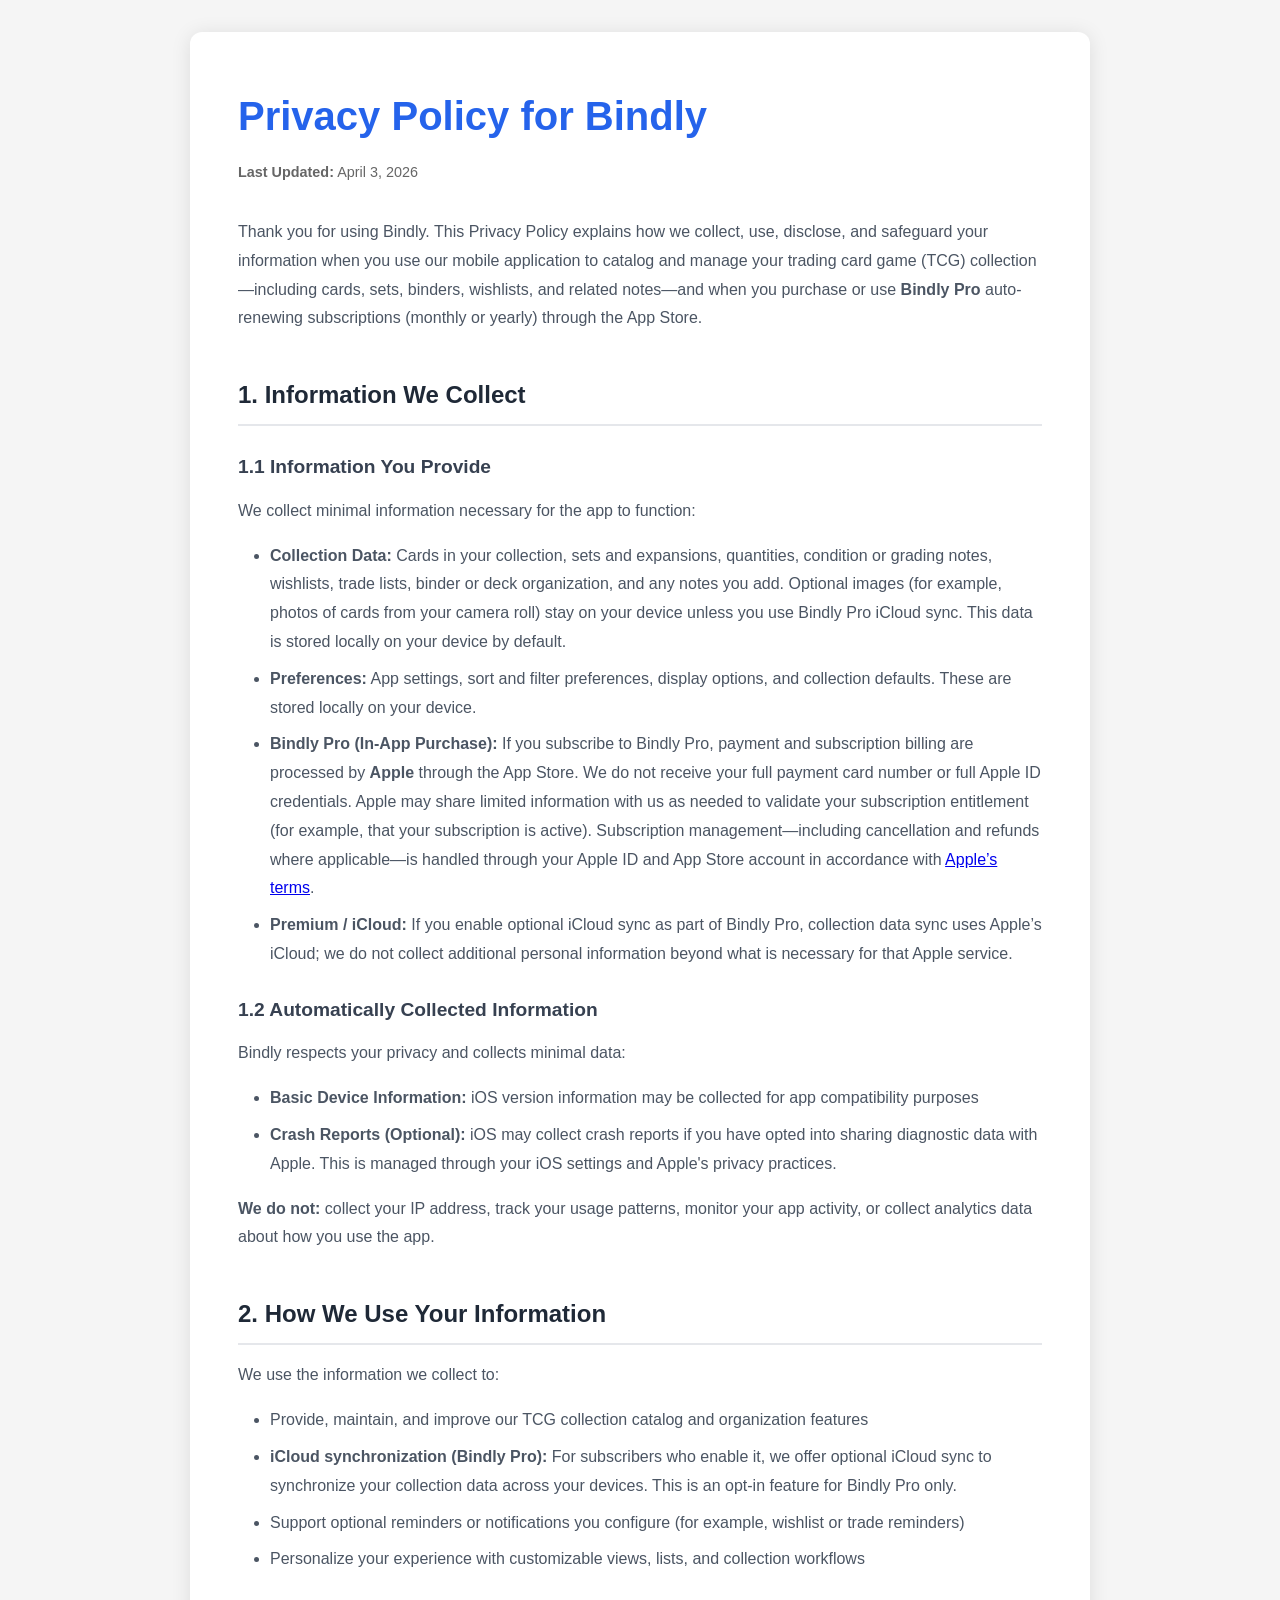
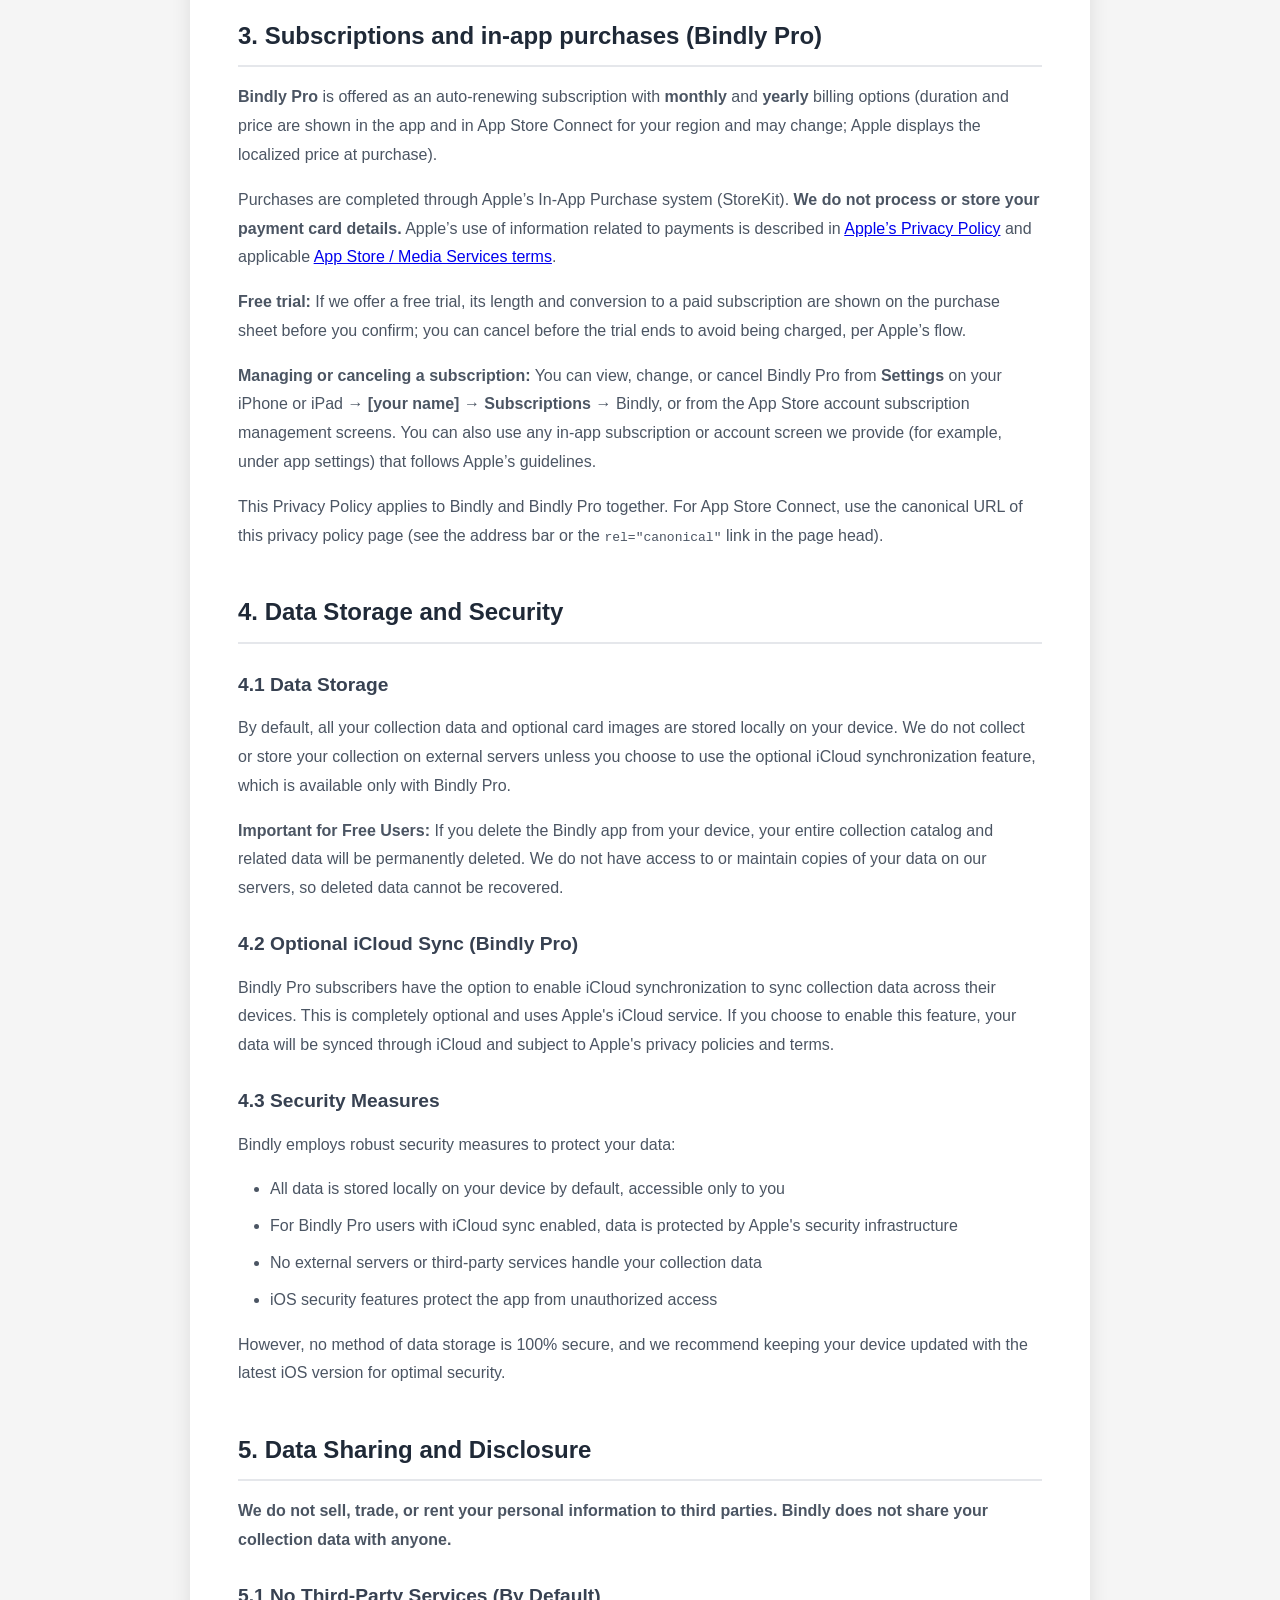
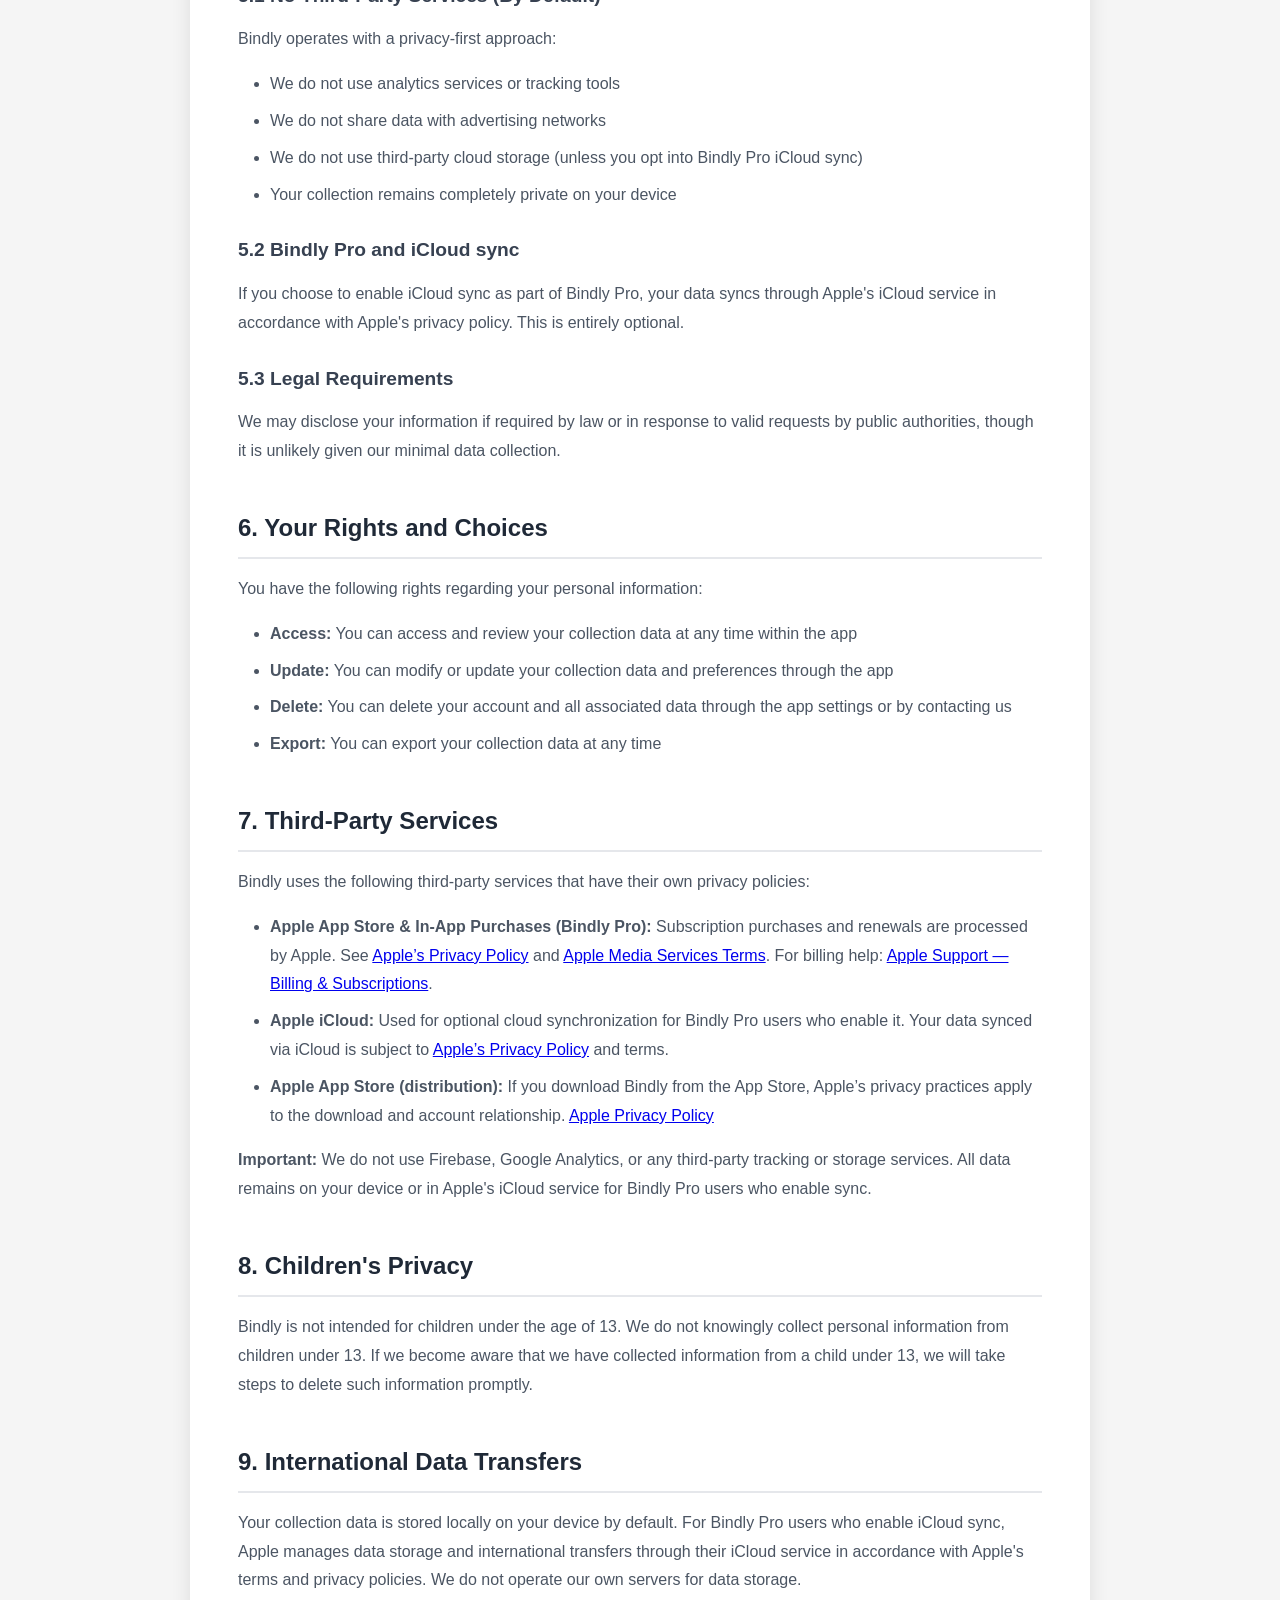
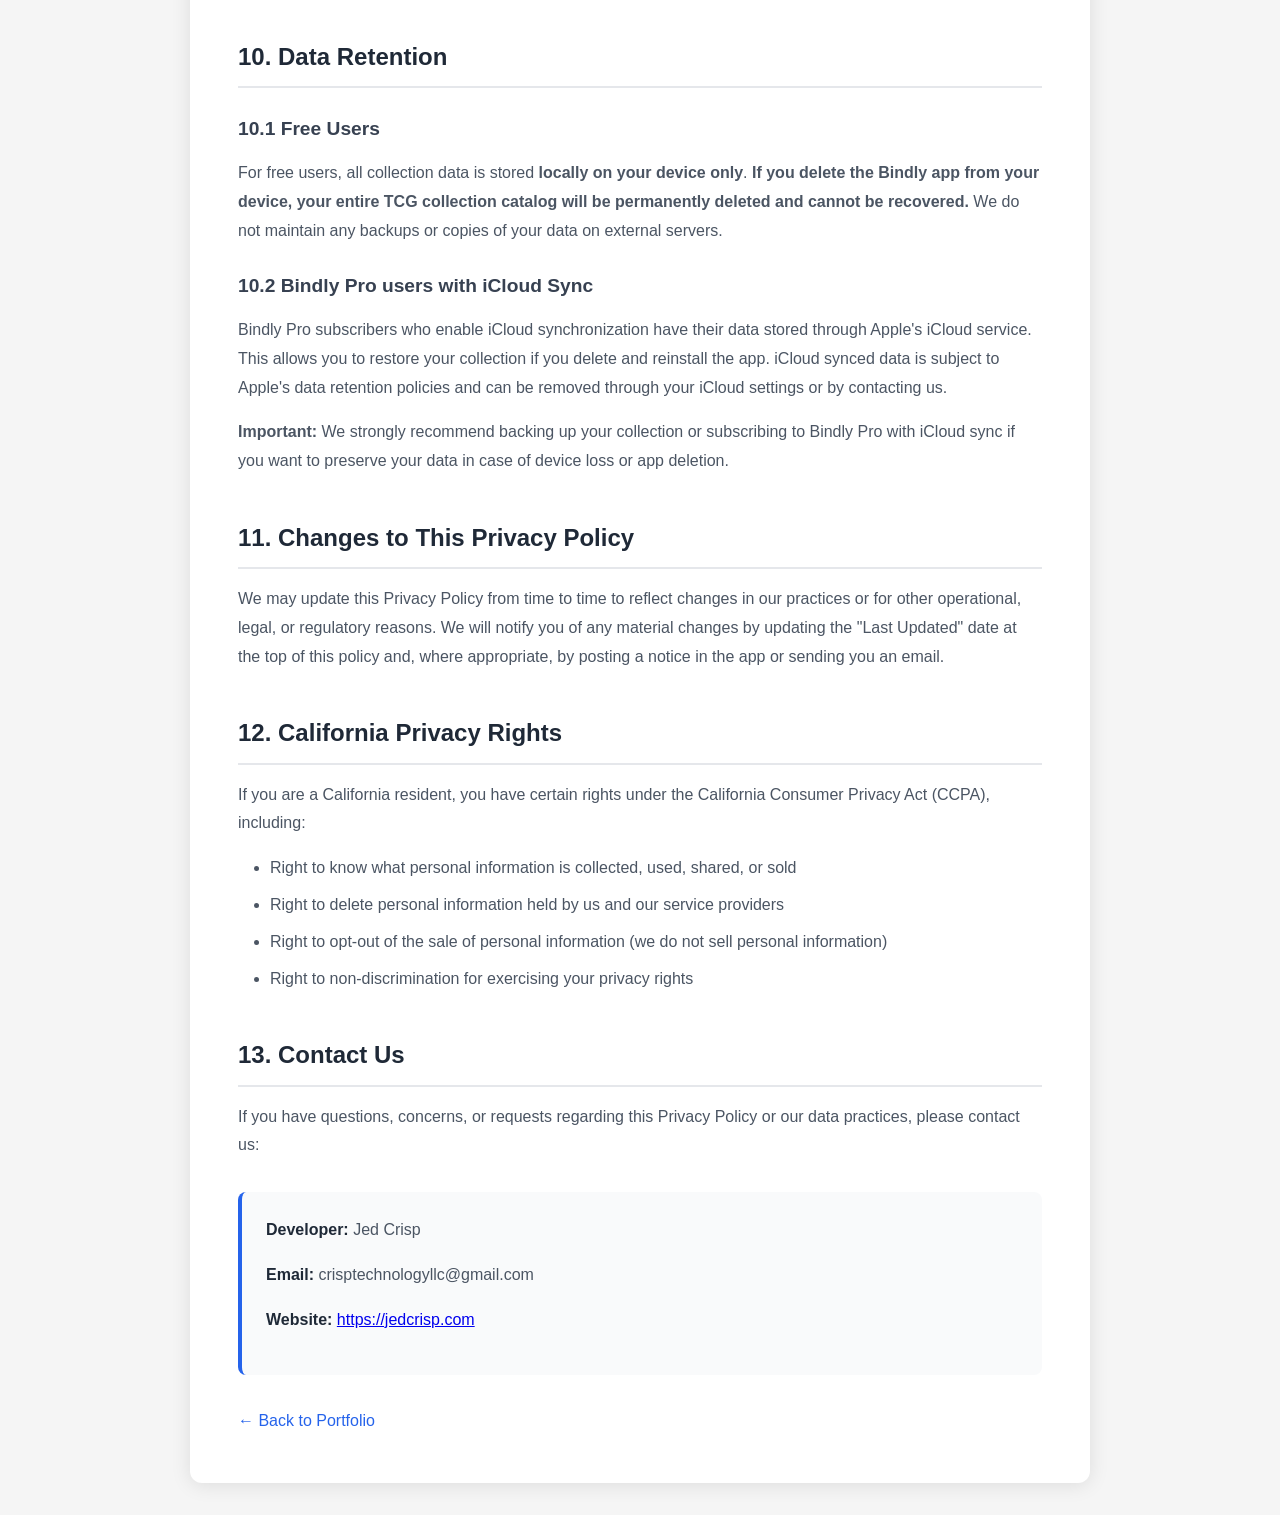
==== commit 38a18785: "Add Bindly Terms of Use; remove privacy callout box; portfolio links - bindly-terms.html with Apple " ====
--- a/bindly-privacy-policy.html
+++ b/bindly-privacy-policy.html
@@ -96,25 +96,6 @@
         .back-link:hover {
             text-decoration: underline;
         }
-
-        .connect-note {
-            background: #eff6ff;
-            border: 1px solid #bfdbfe;
-            border-radius: 8px;
-            padding: 1rem 1.25rem;
-            margin-bottom: 1.5rem;
-            font-size: 0.95rem;
-            color: #1e3a5f;
-        }
-
-        .connect-note strong {
-            color: #1e40af;
-        }
-
-        .connect-note a {
-            color: #2563eb;
-            word-break: break-all;
-        }
         
         @media (max-width: 768px) {
             .container {
@@ -132,12 +113,6 @@
         <h1>Privacy Policy for Bindly</h1>
         <p class="last-updated"><strong>Last Updated:</strong> April 3, 2026</p>
 
-        <div class="connect-note">
-            <p style="margin-bottom: 0.5rem;"><strong>App Store Connect — Privacy Policy URL</strong></p>
-            <p style="margin-bottom: 0;">Paste this link for the Bindly app and for each Bindly Pro subscription (monthly and yearly) where Connect requires a privacy policy:</p>
-            <p style="margin-bottom: 0; margin-top: 0.75rem;"><a href="https://jedcrisp.com/bindly-privacy-policy.html">https://jedcrisp.com/bindly-privacy-policy.html</a></p>
-        </div>
-
         <p>
             Thank you for using Bindly. This Privacy Policy explains how we collect, use, disclose, and safeguard your information when you use our mobile application to catalog and manage your trading card game (TCG) collection—including cards, sets, binders, wishlists, and related notes—and when you purchase or use <strong>Bindly Pro</strong> auto-renewing subscriptions (monthly or yearly) through the App Store.
         </p>
@@ -193,7 +168,7 @@
             <strong>Managing or canceling a subscription:</strong> You can view, change, or cancel Bindly Pro from <strong>Settings</strong> on your iPhone or iPad → <strong>[your name]</strong> → <strong>Subscriptions</strong> → Bindly, or from the App Store account subscription management screens. You can also use any in-app subscription or account screen we provide (for example, under app settings) that follows Apple’s guidelines.
         </p>
         <p>
-            This Privacy Policy applies to Bindly and Bindly Pro together. For subscription-specific disclosures required in App Store Connect (display name, description, and privacy policy URL), use the policy URL shown in the blue box at the top of this page.
+            This Privacy Policy applies to Bindly and Bindly Pro together. For App Store Connect, use the canonical URL of this privacy policy page (see the address bar or the <code>rel="canonical"</code> link in the page head).
         </p>
 
         <h2>4. Data Storage and Security</h2>
